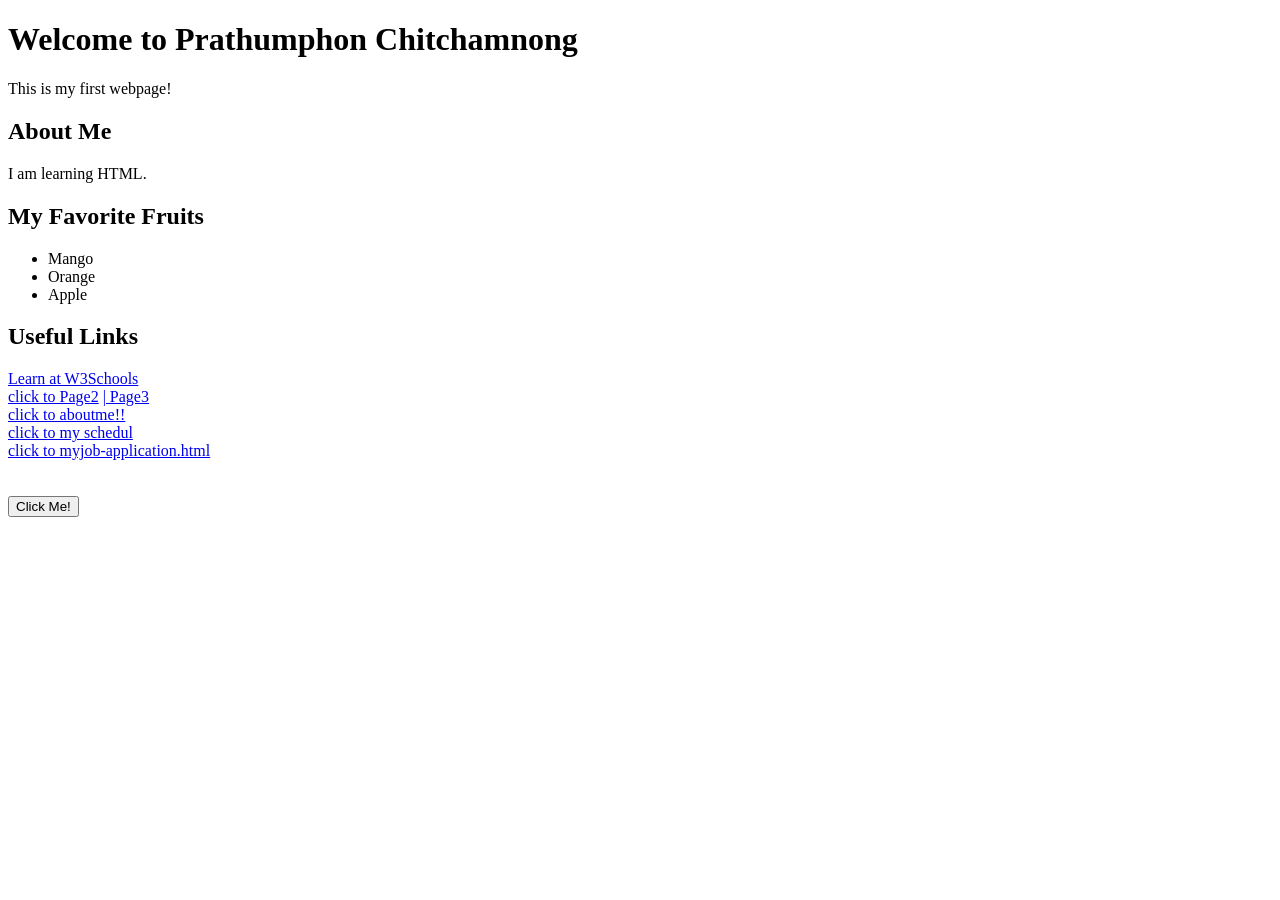
==== index.html @ c21216d7 "edit h1" ====
<!DOCTYPE html>
<html>
<head>
    <meta charset="UTF-8">
    <title>Prathumphon Note</title>
</head>
<body>
    <h1>Welcome to Prathumphon Chitchamnong</h1>
    <p>This is my first webpage!</p>
    
    <h2>About Me</h2>
    <p>I am learning HTML.</p>
    
    <h2>My Favorite Fruits</h2>
    <ul>
        <li>Mango</li>
        <li>Orange</li>
        <li>Apple</li>
    </ul>
    
    <h2>Useful Links</h2>
    <a href="https://www.w3schools.com">Learn at W3Schools</a><br>
    <a href="pages/basichtml2.html">click to Page2</a>    
    <a href="Basichtnl3.html"> | Page3</a><br>  
    <a href="about.html">click to aboutme!!</a><br>  
    <a href="schedule.html"> click to my schedul</a><br>
    <a href="job-application.html"> click to myjob-application.html</a><br>

    <br><br>
    <button>Click Me!</button>
</body>
</html>
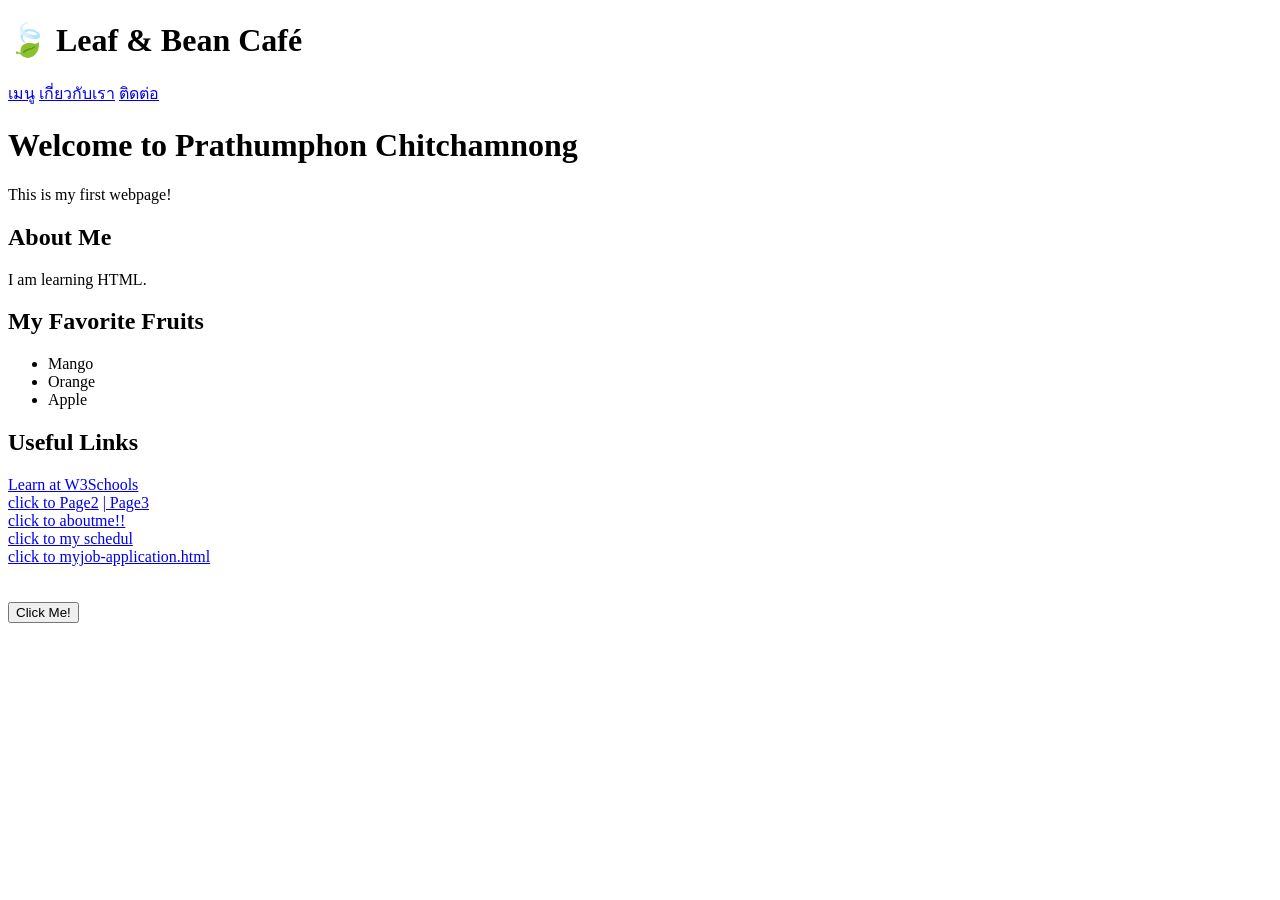
==== commit 3f278e72: "add header" ====
--- a/index.html
+++ b/index.html
@@ -5,6 +5,15 @@
     <title>Prathumphon Note</title>
 </head>
 <body>
+    <header>
+        <h1>🍃 Leaf & Bean Café</h1>
+        <nav>
+        <a href="#menu">เมนู</a>
+        <a href="#about">เกี่ยวกับเรา</a>
+        <a href="#contact">ติดต่อ</a>
+    </nav>
+    
+    </header>
     <h1>Welcome to Prathumphon Chitchamnong</h1>
     <p>This is my first webpage!</p>
     
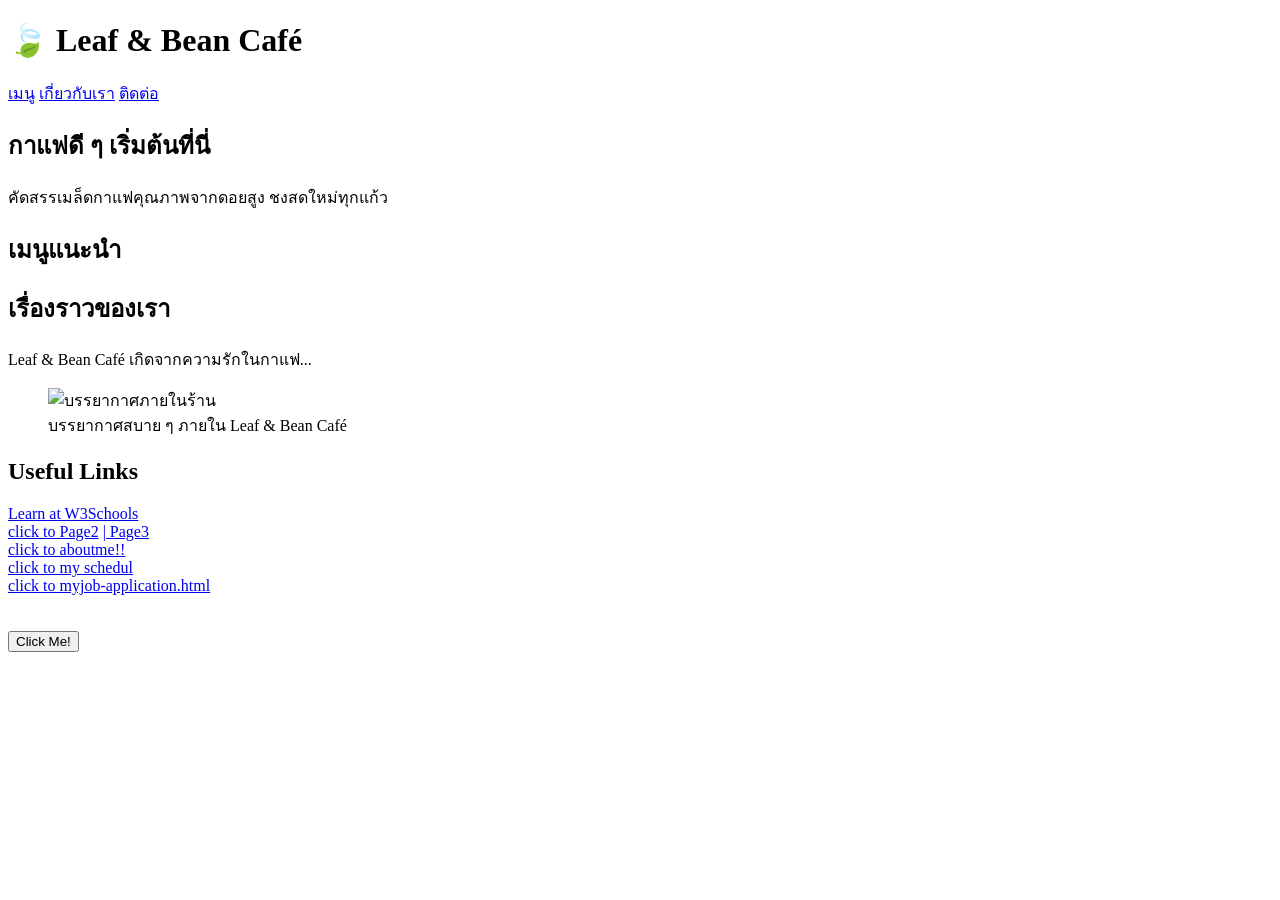
==== commit 6baa020f: "add main" ====
--- a/index.html
+++ b/index.html
@@ -14,18 +14,29 @@
     </nav>
     
     </header>
-    <h1>Welcome to Prathumphon Chitchamnong</h1>
-    <p>This is my first webpage!</p>
-    
-    <h2>About Me</h2>
-    <p>I am learning HTML.</p>
-    
-    <h2>My Favorite Fruits</h2>
-    <ul>
-        <li>Mango</li>
-        <li>Orange</li>
-        <li>Apple</li>
-    </ul>
+   <main>
+    <!-- ส่วน Hero -->
+    <section>
+        <h2>กาแฟดี ๆ เริ่มต้นที่นี่</h2>
+        <p>คัดสรรเมล็ดกาแฟคุณภาพจากดอยสูง ชงสดใหม่ทุกแก้ว</p>
+    </section>
+
+    <!-- ส่วนเมนู -->
+    <section>
+        <h2>เมนูแนะนำ</h2>
+        <!-- จะเพิ่มการ์ดเมนูใน Section 2 -->
+    </section>
+
+    <!-- เรื่องราวร้าน — เนื้อหาอิสระ ใช้ <article> -->
+    <article>
+        <h2>เรื่องราวของเรา</h2>
+        <p>Leaf & Bean Café เกิดจากความรักในกาแฟ...</p>
+        <figure>
+            <img src="cafe-interior.jpg" alt="บรรยากาศภายในร้าน">
+            <figcaption>บรรยากาศสบาย ๆ ภายใน Leaf & Bean Café</figcaption>
+        </figure>
+    </article>
+</main>
     
     <h2>Useful Links</h2>
     <a href="https://www.w3schools.com">Learn at W3Schools</a><br>
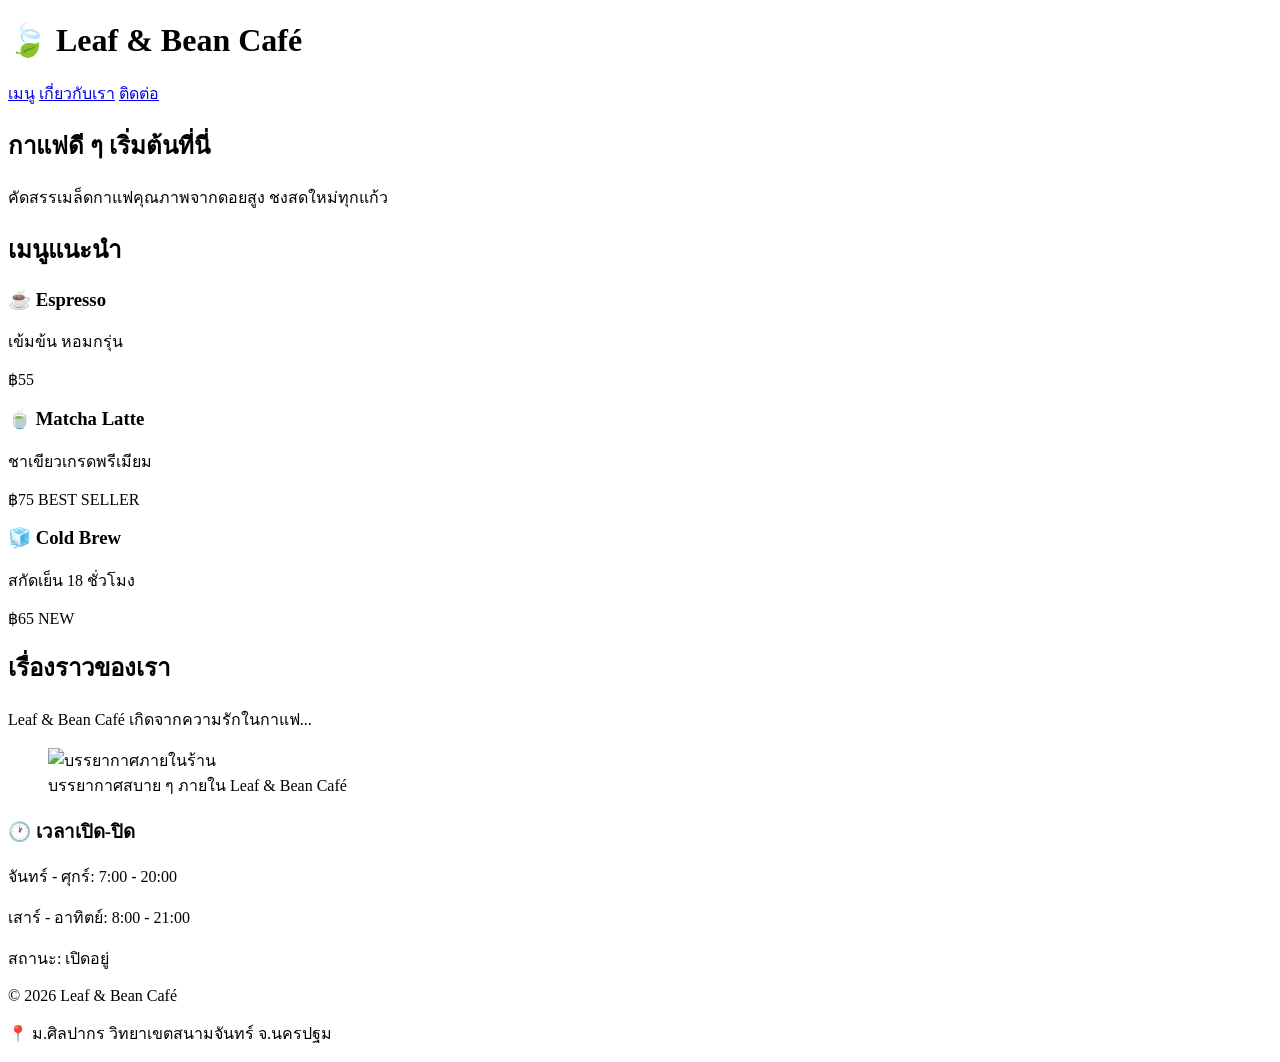
==== commit 0f6e7026: "add main" ====
--- a/index.html
+++ b/index.html
@@ -18,14 +18,35 @@
     <!-- ส่วน Hero -->
     <section>
         <h2>กาแฟดี ๆ เริ่มต้นที่นี่</h2>
+
         <p>คัดสรรเมล็ดกาแฟคุณภาพจากดอยสูง ชงสดใหม่ทุกแก้ว</p>
     </section>
 
     <!-- ส่วนเมนู -->
-    <section>
-        <h2>เมนูแนะนำ</h2>
-        <!-- จะเพิ่มการ์ดเมนูใน Section 2 -->
-    </section>
+        <section>
+            <h2>เมนูแนะนำ</h2>
+            <div class="menu-grid">  
+        <!-- การ์ดเมนูที่ 1 -->
+            <div class="card">                           <!-- class "card" ใช้ซ้ำได้ -->
+                <h3 class="card-title">☕ Espresso</h3>
+                <p class="card-desc">เข้มข้น หอมกรุ่น</p>
+                <span class="price">฿55</span>
+            </div>
+
+            <div class="card featured">                  <!-- 2 class: card + featured -->
+                <h3 class="card-title">🍵 Matcha Latte</h3>
+                <p class="card-desc">ชาเขียวเกรดพรีเมียม</p>
+                <span class="price">฿75</span>
+                <span class="badge bestseller">BEST SELLER</span>
+            </div>
+
+            <div class="card">
+                <h3 class="card-title">🧊 Cold Brew</h3>
+                <p class="card-desc">สกัดเย็น 18 ชั่วโมง</p>
+                <span class="price">฿65</span>
+                <span class="badge new">NEW</span>
+            </div>
+        </section>
 
     <!-- เรื่องราวร้าน — เนื้อหาอิสระ ใช้ <article> -->
     <article>
@@ -37,16 +58,17 @@
         </figure>
     </article>
 </main>
-    
-    <h2>Useful Links</h2>
-    <a href="https://www.w3schools.com">Learn at W3Schools</a><br>
-    <a href="pages/basichtml2.html">click to Page2</a>    
-    <a href="Basichtnl3.html"> | Page3</a><br>  
-    <a href="about.html">click to aboutme!!</a><br>  
-    <a href="schedule.html"> click to my schedul</a><br>
-    <a href="job-application.html"> click to myjob-application.html</a><br>
+<aside>
+    <h3>🕐 เวลาเปิด-ปิด</h3>
+    <p>จันทร์ - ศุกร์: 7:00 - 20:00</p>
+    <p>เสาร์ - อาทิตย์: 8:00 - 21:00</p>
+    <p>สถานะ: <span>เปิดอยู่</span></p>
+</aside>
 
-    <br><br>
-    <button>Click Me!</button>
+<footer>
+    <p>&copy; 2026 Leaf & Bean Café</p>
+    <p>📍 ม.ศิลปากร วิทยาเขตสนามจันทร์ จ.นครปฐม</p>
+</footer>
+
 </body>
 </html>
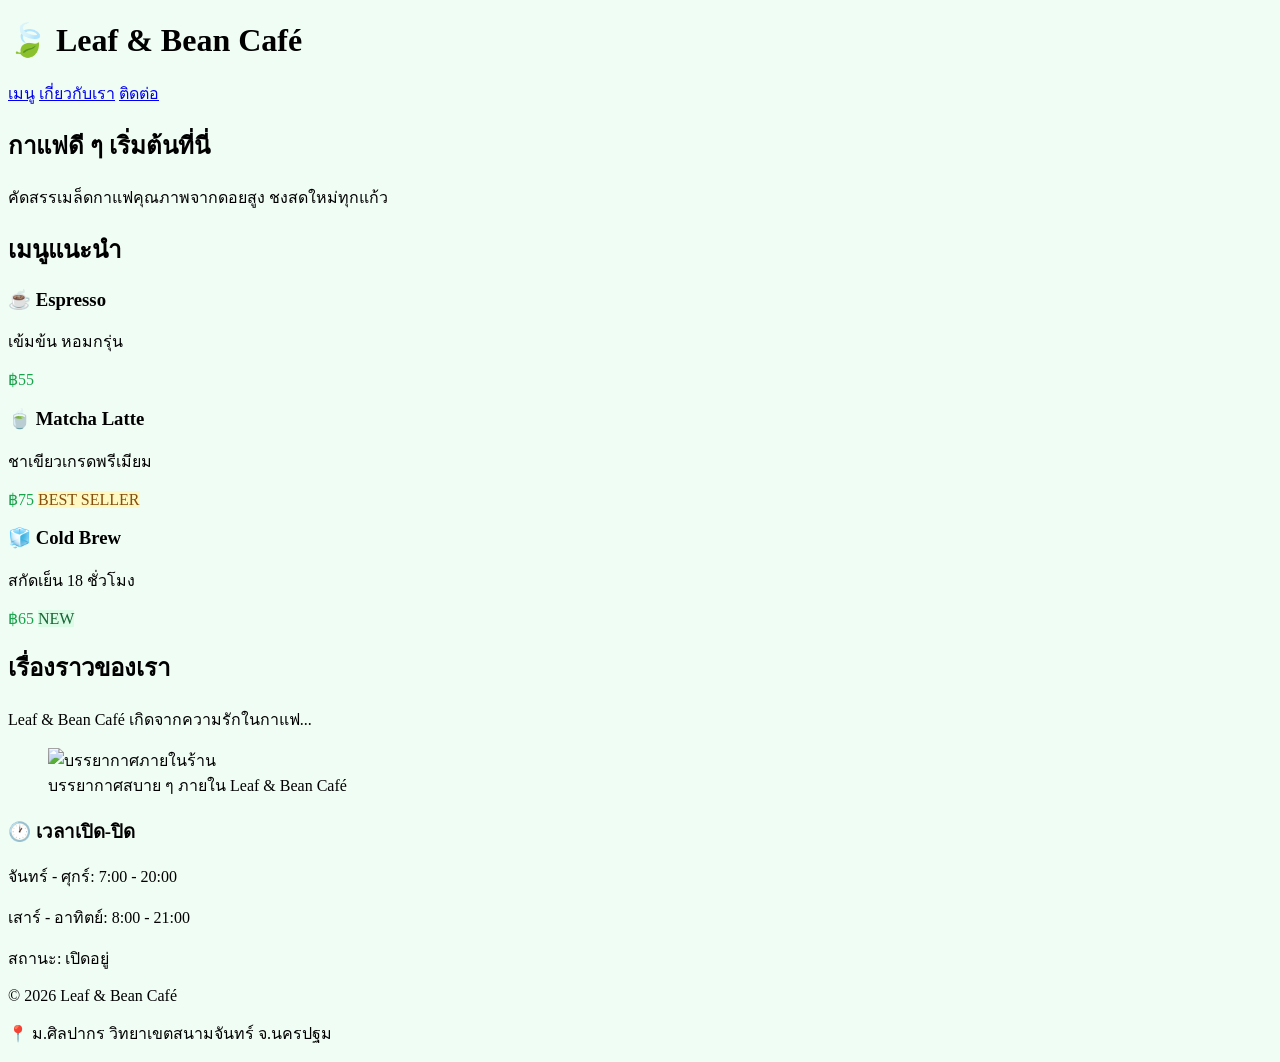
==== commit e20541ee: "add css" ====
--- a/index.html
+++ b/index.html
@@ -2,7 +2,9 @@
 <html>
 <head>
     <meta charset="UTF-8">
+    <meta name="viewport" content="width=device-width, initial-scale=1.0">
     <title>Prathumphon Note</title>
+    <link rel="stylesheet"href="css/style.css">
 </head>
 <body>
     <header>
--- a/css/style.css
+++ b/css/style.css
@@ -0,0 +1,53 @@
+body {
+    background-color: #f0fdf4;
+}
+.logo {
+    color: #166534;        
+}
+
+/* ราคา — เขียวสด */
+.price {
+    color: #16a34a;
+}
+
+/* Badge BEST SELLER — สีทอง */
+.bestseller {
+    background-color: #fef9c3;
+    color: #854d0e;
+}
+/* Badge NEW — สีเขียวอ่อน */
+.new {
+    background-color: #dcfce7; 
+    color: #166534;
+}
+.hero-section {
+    background: linear-gradient(
+        135deg,
+        #15803d,         /* เขียวเข้ม */
+        #22c55e          /* เขียวสด */
+    );
+    color: white;
+    text-align: center;
+    padding: 4rem 2rem;
+}
+
+/* Header — เขียวเข้มทึบ */
+.site-header {
+    background-color: #166534;
+    color: white;
+    padding: 1rem 2rem;
+}
+
+/* ส่วนเมนู — เขียวอ่อน */
+#menu {
+    background-color: #f0fdf4;
+    padding: 3rem 2rem;
+}
+
+/* Footer — เขียวเข้ม เหมือน Header */
+.site-footer {
+    background-color: #14532d;
+    color: rgba(255, 255, 255, 0.8);   /* ขาว 80% */
+    text-align: center;
+    padding: 2rem;
+}
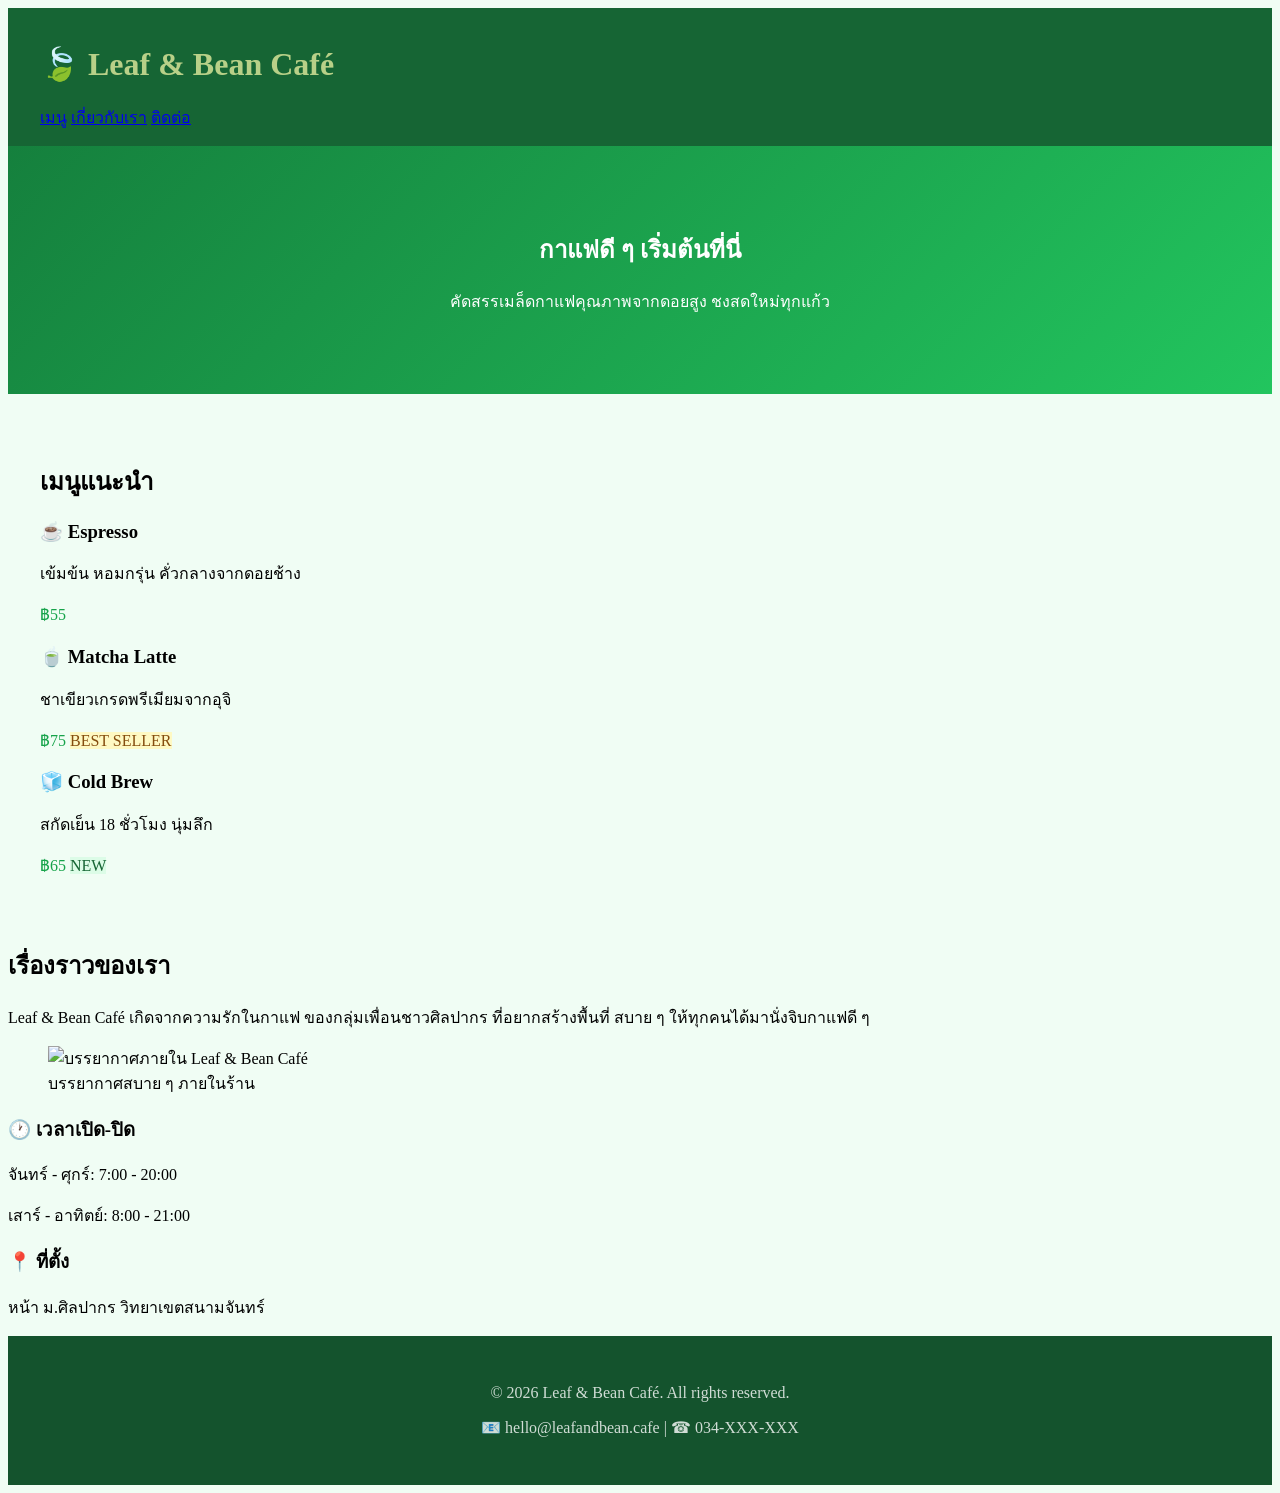
==== commit f302eb97: "add css" ====
--- a/index.html
+++ b/index.html
@@ -1,76 +1,84 @@
 <!DOCTYPE html>
-<html>
+<html lang="th">
 <head>
     <meta charset="UTF-8">
     <meta name="viewport" content="width=device-width, initial-scale=1.0">
-    <title>Prathumphon Note</title>
-    <link rel="stylesheet"href="css/style.css">
+    <link rel="preconnect" href="https://fonts.googleapis.com">
+    <link href="https://fonts.googleapis.com/css2?family=Sarabun:wght@400;600;700&display=swap"
+      rel="stylesheet">
+    <title>Leaf & Bean Café</title>
+    <link rel="stylesheet" href="css/style.css">  <!-- ← สร้างไฟล์นี้ใน Week 7! -->
 </head>
 <body>
-    <header>
-        <h1>🍃 Leaf & Bean Café</h1>
-        <nav>
-        <a href="#menu">เมนู</a>
-        <a href="#about">เกี่ยวกับเรา</a>
-        <a href="#contact">ติดต่อ</a>
-    </nav>
-    
+
+    <!-- ═══ Header ═══ -->
+    <header class="site-header" id="top">
+        <h1 class="logo">🍃 Leaf & Bean Café</h1>
+        <nav class="main-nav">
+            <a href="#menu">เมนู</a>
+            <a href="#about">เกี่ยวกับเรา</a>
+            <a href="#contact">ติดต่อ</a>
+        </nav>
     </header>
-   <main>
-    <!-- ส่วน Hero -->
-    <section>
-        <h2>กาแฟดี ๆ เริ่มต้นที่นี่</h2>
 
-        <p>คัดสรรเมล็ดกาแฟคุณภาพจากดอยสูง ชงสดใหม่ทุกแก้ว</p>
-    </section>
+    <!-- ═══ Main ═══ -->
+    <main>
+        <section class="hero-section">
+            <h2>กาแฟดี ๆ เริ่มต้นที่นี่</h2>
+            <p>คัดสรรเมล็ดกาแฟคุณภาพจากดอยสูง ชงสดใหม่ทุกแก้ว</p>
+        </section>
 
-    <!-- ส่วนเมนู -->
-        <section>
-            <h2>เมนูแนะนำ</h2>
-            <div class="menu-grid">  
-        <!-- การ์ดเมนูที่ 1 -->
-            <div class="card">                           <!-- class "card" ใช้ซ้ำได้ -->
-                <h3 class="card-title">☕ Espresso</h3>
-                <p class="card-desc">เข้มข้น หอมกรุ่น</p>
-                <span class="price">฿55</span>
-            </div>
-
-            <div class="card featured">                  <!-- 2 class: card + featured -->
-                <h3 class="card-title">🍵 Matcha Latte</h3>
-                <p class="card-desc">ชาเขียวเกรดพรีเมียม</p>
-                <span class="price">฿75</span>
-                <span class="badge bestseller">BEST SELLER</span>
-            </div>
-
-            <div class="card">
-                <h3 class="card-title">🧊 Cold Brew</h3>
-                <p class="card-desc">สกัดเย็น 18 ชั่วโมง</p>
-                <span class="price">฿65</span>
-                <span class="badge new">NEW</span>
+        <section id="menu">
+            <h2 class="section-title">เมนูแนะนำ</h2>
+            <div class="menu-grid">
+                <div class="card">
+                    <h3 class="card-title">☕ Espresso</h3>
+                    <p class="card-desc">เข้มข้น หอมกรุ่น คั่วกลางจากดอยช้าง</p>
+                    <span class="price">฿55</span>
+                </div>
+                <div class="card featured">
+                    <h3 class="card-title">🍵 Matcha Latte</h3>
+                    <p class="card-desc">ชาเขียวเกรดพรีเมียมจากอุจิ</p>
+                    <span class="price">฿75</span>
+                    <span class="badge bestseller">BEST SELLER</span>
+                </div>
+                <div class="card">
+                    <h3 class="card-title">🧊 Cold Brew</h3>
+                    <p class="card-desc">สกัดเย็น 18 ชั่วโมง นุ่มลึก</p>
+                    <span class="price">฿65</span>
+                    <span class="badge new">NEW</span>
+                </div>
             </div>
         </section>
 
-    <!-- เรื่องราวร้าน — เนื้อหาอิสระ ใช้ <article> -->
-    <article>
-        <h2>เรื่องราวของเรา</h2>
-        <p>Leaf & Bean Café เกิดจากความรักในกาแฟ...</p>
-        <figure>
-            <img src="cafe-interior.jpg" alt="บรรยากาศภายในร้าน">
-            <figcaption>บรรยากาศสบาย ๆ ภายใน Leaf & Bean Café</figcaption>
-        </figure>
-    </article>
-</main>
-<aside>
-    <h3>🕐 เวลาเปิด-ปิด</h3>
-    <p>จันทร์ - ศุกร์: 7:00 - 20:00</p>
-    <p>เสาร์ - อาทิตย์: 8:00 - 21:00</p>
-    <p>สถานะ: <span>เปิดอยู่</span></p>
-</aside>
+        <div class="content-wrapper">
+            <article id="about">
+                <h2 class="section-title">เรื่องราวของเรา</h2>
+                <p>Leaf & Bean Café เกิดจากความรักในกาแฟ
+                ของกลุ่มเพื่อนชาวศิลปากร ที่อยากสร้างพื้นที่
+                สบาย ๆ ให้ทุกคนได้มานั่งจิบกาแฟดี ๆ</p>
+                <figure>
+                    <img src="cafe-interior.jpg"
+                         alt="บรรยากาศภายใน Leaf & Bean Café">
+                    <figcaption>บรรยากาศสบาย ๆ ภายในร้าน</figcaption>
+                </figure>
+            </article>
 
-<footer>
-    <p>&copy; 2026 Leaf & Bean Café</p>
-    <p>📍 ม.ศิลปากร วิทยาเขตสนามจันทร์ จ.นครปฐม</p>
-</footer>
+            <aside class="sidebar">
+                <h3>🕐 เวลาเปิด-ปิด</h3>
+                <p>จันทร์ - ศุกร์: 7:00 - 20:00</p>
+                <p>เสาร์ - อาทิตย์: 8:00 - 21:00</p>
+                <h3>📍 ที่ตั้ง</h3>
+                <p>หน้า ม.ศิลปากร วิทยาเขตสนามจันทร์</p>
+            </aside>
+        </div>
+    </main>
+
+    <!-- ═══ Footer ═══ -->
+    <footer class="site-footer" id="contact">
+        <p>&copy; 2026 Leaf & Bean Café. All rights reserved.</p>
+        <p>📧 hello@leafandbean.cafe | ☎ 034-XXX-XXX</p>
+    </footer>
 
 </body>
-</html>
+</html>
--- a/css/style.css
+++ b/css/style.css
@@ -2,7 +2,7 @@
     background-color: #f0fdf4;
 }
 .logo {
-    color: #166534;        
+    color: #b8d088;        
 }
 
 /* ราคา — เขียวสด */
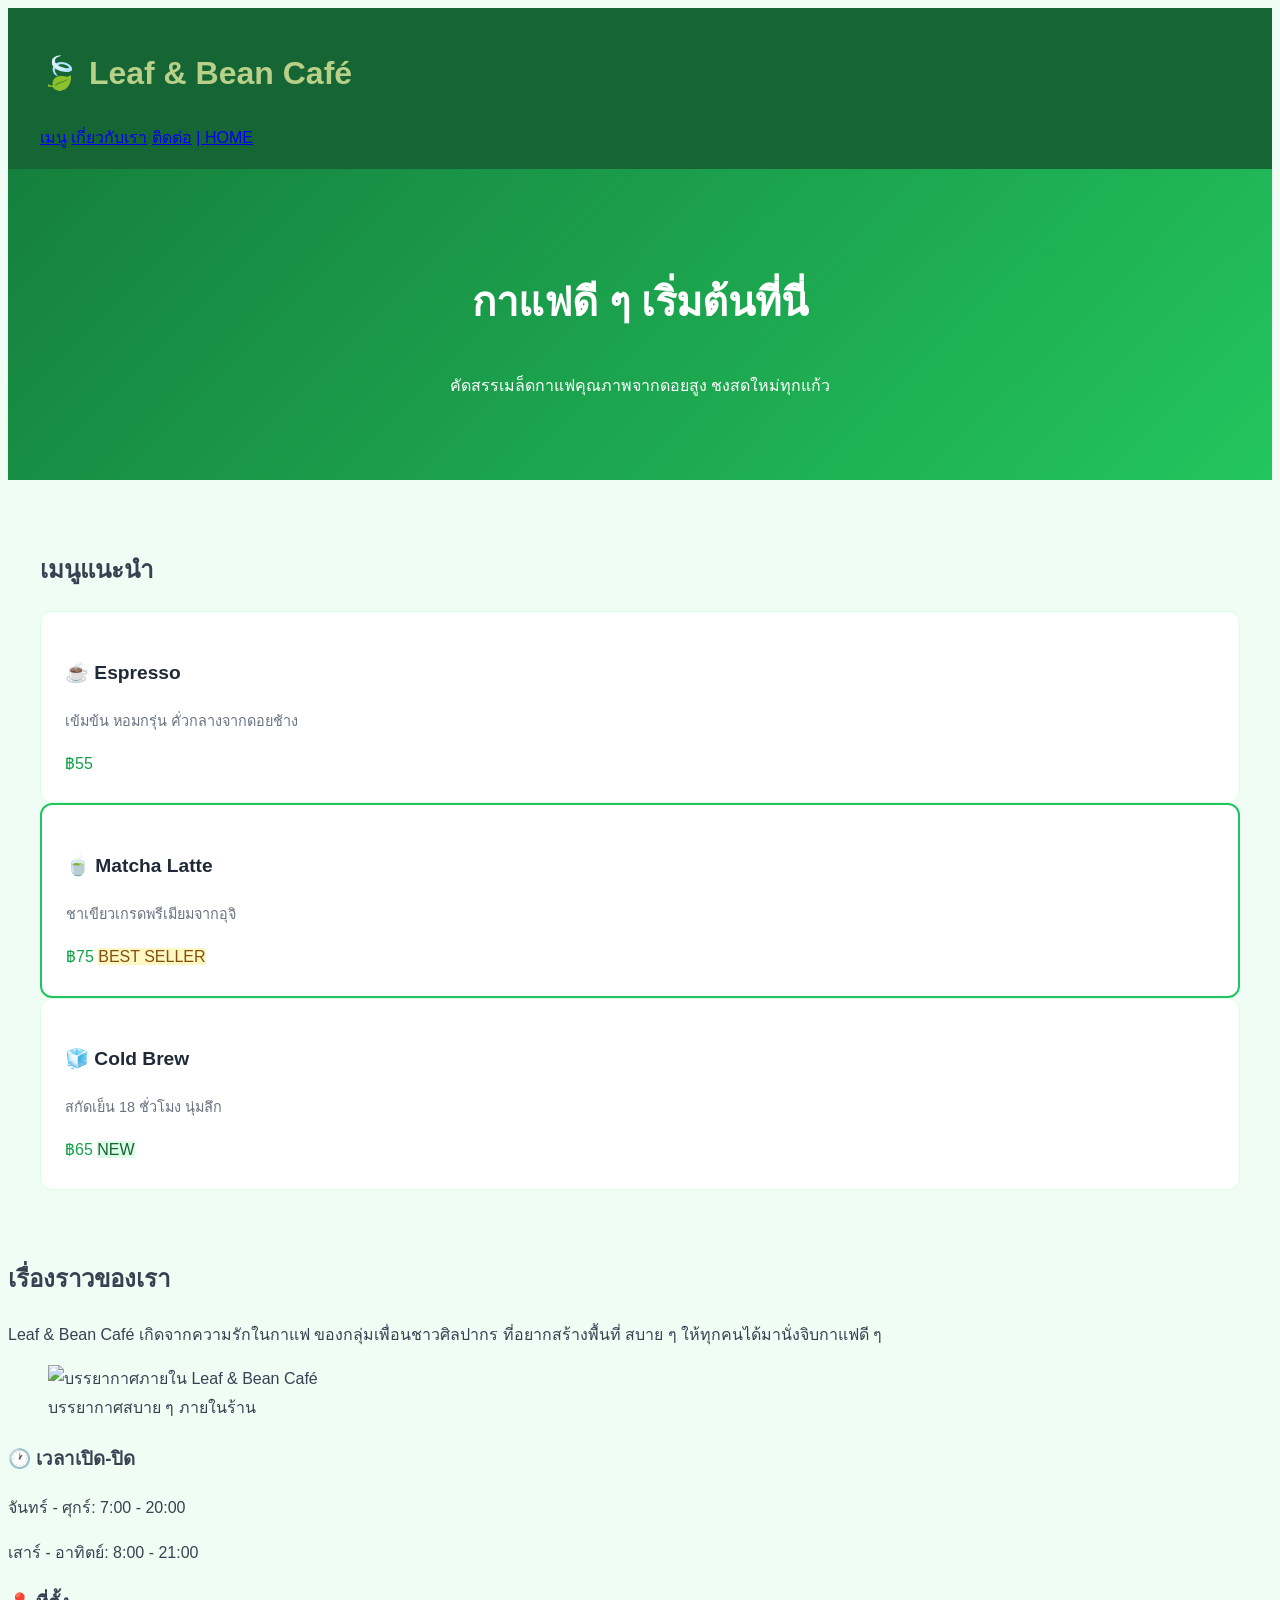
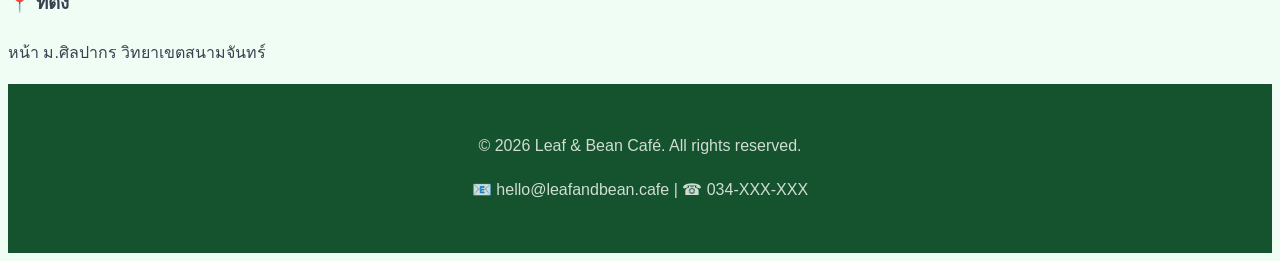
==== commit 47d9740b: "add css" ====
--- a/index.html
+++ b/index.html
@@ -18,6 +18,7 @@
             <a href="#menu">เมนู</a>
             <a href="#about">เกี่ยวกับเรา</a>
             <a href="#contact">ติดต่อ</a>
+            <a href="index.html"> | HOME </a><br>  
         </nav>
     </header>
 
--- a/css/style.css
+++ b/css/style.css
@@ -1,5 +1,9 @@
 body {
     background-color: #f0fdf4;
+    font-family: 'Sarabun', sans-serif;
+    font-size: 16px;
+    line-height: 1.8;
+    color: #374151;
 }
 .logo {
     color: #b8d088;        
@@ -21,16 +25,33 @@
     color: #166534;
 }
 .hero-section {
-    background: linear-gradient(
-        135deg,
-        #15803d,         /* เขียวเข้ม */
-        #22c55e          /* เขียวสด */
-    );
+    background: linear-gradient(135deg, #15803d, #22c55e);
     color: white;
     text-align: center;
     padding: 4rem 2rem;
 }
-
+.hero-section h2 {
+    font-size: 2.5rem;
+    font-weight: 700;
+}
+.card {
+    background: white;
+    border: 1px solid #dcfce7;
+    border-radius: 12px;
+    padding: 1.5rem;
+}
+.card.featured {
+    border: 2px solid #22c55e;
+}
+.card-title {
+    font-size: 1.2rem;
+    font-weight: 600;
+    color: #1f2937;
+}
+.card-desc {
+    color: #6b7280;
+    font-size: 0.9rem;
+}
 /* Header — เขียวเข้มทึบ */
 .site-header {
     background-color: #166534;
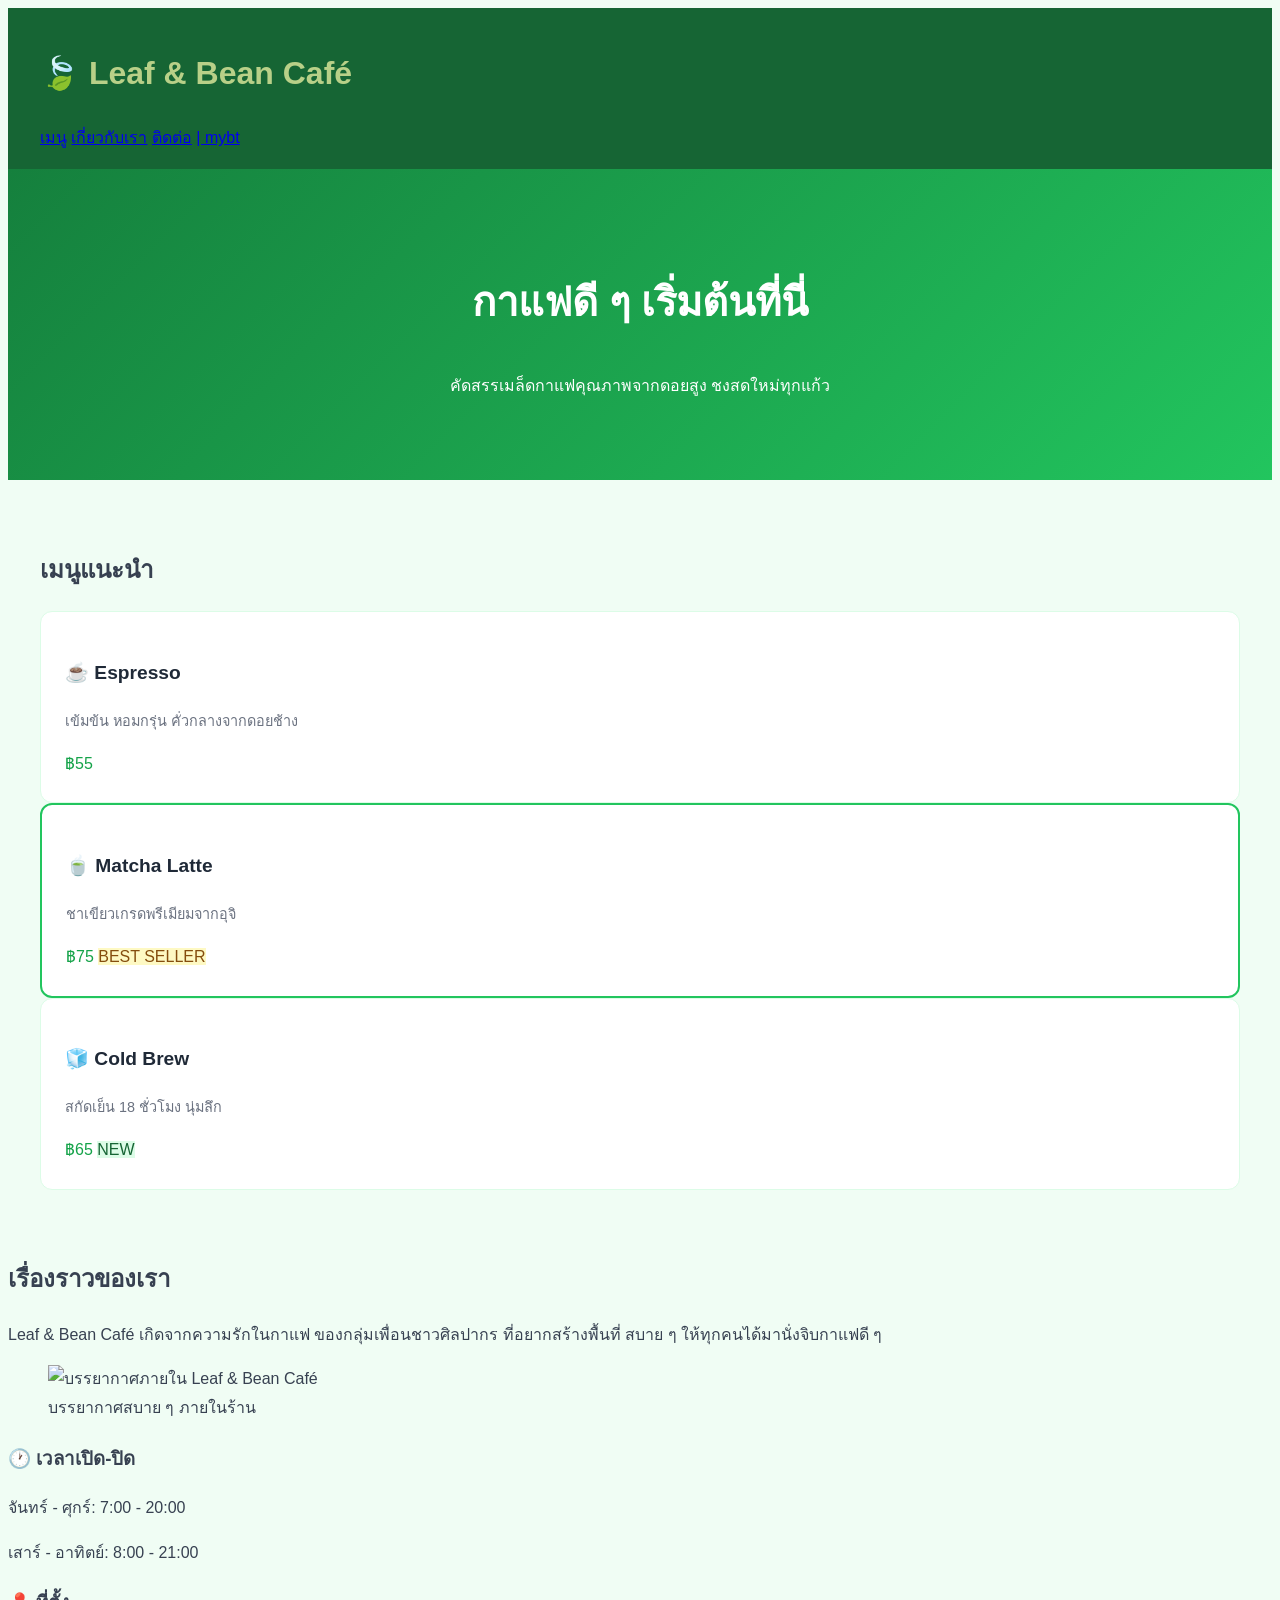
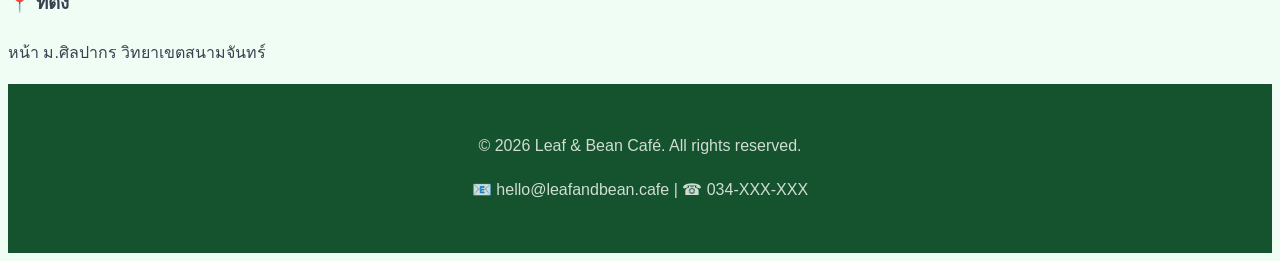
==== commit e0ed7287: "add css" ====
--- a/index.html
+++ b/index.html
@@ -18,7 +18,7 @@
             <a href="#menu">เมนู</a>
             <a href="#about">เกี่ยวกับเรา</a>
             <a href="#contact">ติดต่อ</a>
-            <a href="index.html"> | HOME </a><br>  
+            <a href="mybt.html"> | mybt </a><br>  
         </nav>
     </header>
 
